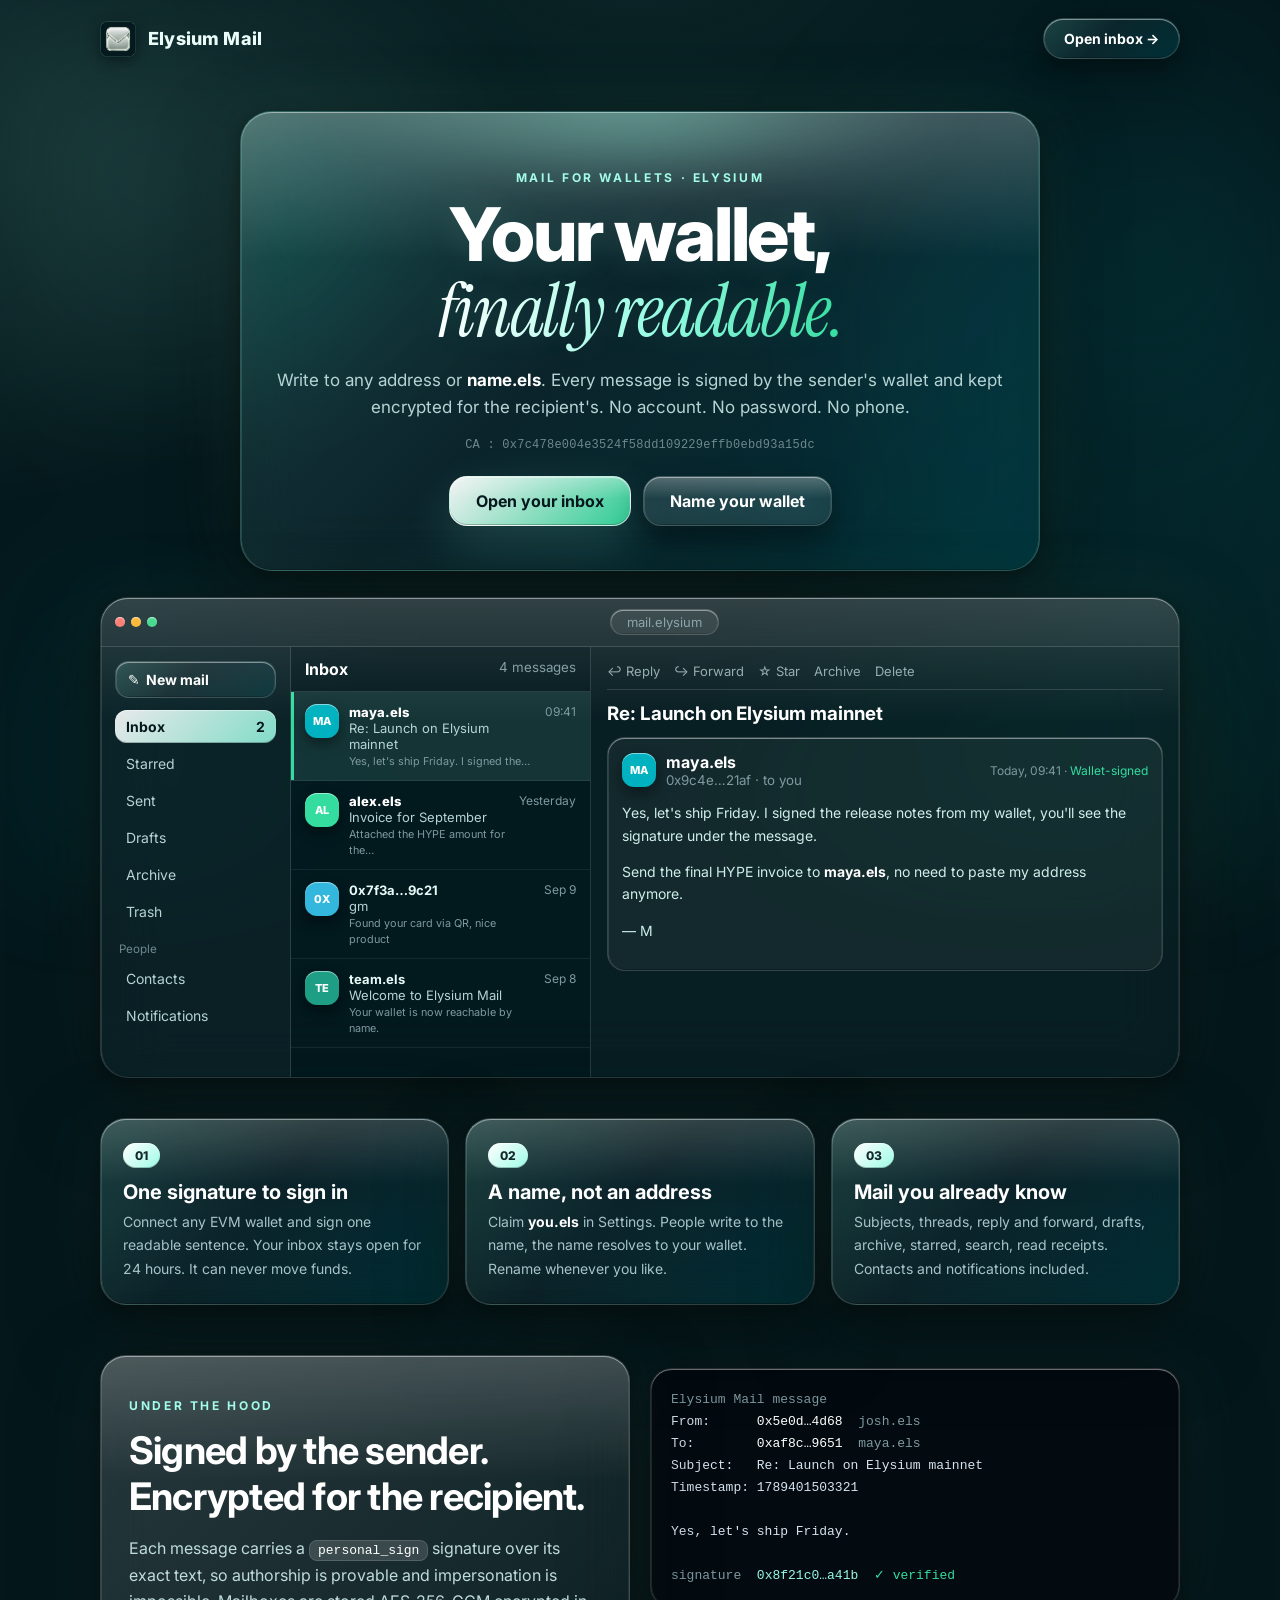
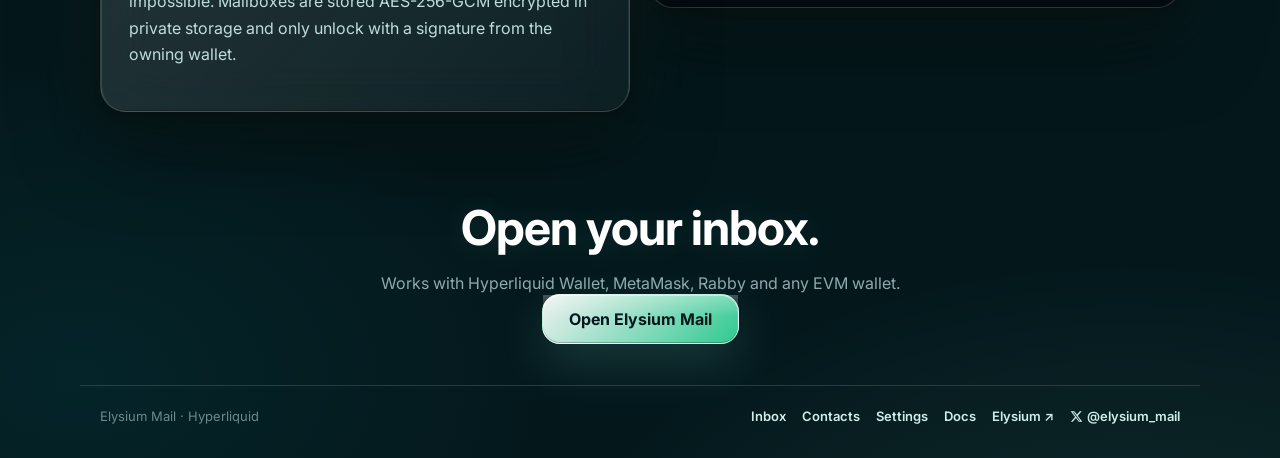
==== index.html @ 0ee6381c "Initial commit: Elysium Mail" ====
<!DOCTYPE html>
<html lang="en">
<head>
<meta charset="UTF-8" />
<meta name="viewport" content="width=device-width, initial-scale=1.0" />
<meta name="theme-color" content="#04181c" />
<title>Elysium Mail — mail for wallets</title>
<meta name="description" content="Mail for wallets on Elysium, the L2 for Hyperliquid. Write to any address or name.els. Every message is signed by the sender's wallet." />
<link rel="icon" type="image/png" href="./logo/favicon.png" />
<link rel="preconnect" href="https://fonts.googleapis.com" />
<link href="https://fonts.googleapis.com/css2?family=Inter:wght@400;500;600;700&family=Instrument+Serif:ital@0;1&display=swap" rel="stylesheet" />
<link rel="stylesheet" href="./css/landing.css" />
</head>
<body class="landing">
<header class="l-nav">
  <a class="l-brand" href="./index.html"><img class="logo-img" src="./logo/logo-dark.png" alt="Elysium Mail logo" />Elysium Mail</a>
  <a class="l-cta" href="./app.html">Open inbox <span>→</span></a>
</header>

<main>
  <section class="l-hero">
    <p class="l-kicker">Mail for wallets · Elysium</p>
    <h1>Your wallet,<br /><em>finally readable.</em></h1>
    <p class="l-sub">Write to any address or <b>name.els</b>. Every message is signed by the sender's wallet and kept encrypted for the recipient's. No account. No password. No phone.</p>
    <p class="ca-line">CA : 0x7c478e004e3524f58dd109229effb0ebd93a15dc</p>
    <div class="l-actions">
      <a class="l-btn primary" href="./app.html">Open your inbox</a>
      <a class="l-btn" href="./app.html#settings">Name your wallet</a>
    </div>
  </section>

  <section class="l-frame">
    <div class="l-window">
      <div class="l-window-bar"><i></i><i></i><i></i><span>mail.elysium</span></div>
      <div class="l-app">
        <aside class="l-side">
          <span class="l-new">✎&nbsp; New mail</span>
          <a class="on">Inbox <b>2</b></a><a>Starred</a><a>Sent</a><a>Drafts</a><a>Archive</a><a>Trash</a>
          <small>People</small><a>Contacts</a><a>Notifications</a>
        </aside>
        <div class="l-list">
          <div class="l-list-head">Inbox <small>4 messages</small></div>
          <div class="l-row unread sel"><span class="avatar" style="background:#00b2bf">MA</span><div><b>maya.els</b><span>Re: Launch on Elysium mainnet</span><small>Yes, let's ship Friday. I signed the…</small></div><time>09:41</time></div>
          <div class="l-row unread"><span class="avatar" style="background:#34dd9f">AL</span><div><b>alex.els</b><span>Invoice for September</span><small>Attached the HYPE amount for the…</small></div><time>Yesterday</time></div>
          <div class="l-row"><span class="avatar" style="background:#34b7dd">0X</span><div><b>0x7f3a…9c21</b><span>gm</span><small>Found your card via QR, nice product</small></div><time>Sep 9</time></div>
          <div class="l-row"><span class="avatar" style="background:#1f9e86">TE</span><div><b>team.els</b><span>Welcome to Elysium Mail</span><small>Your wallet is now reachable by name.</small></div><time>Sep 8</time></div>
        </div>
        <div class="l-read">
          <div class="l-read-bar"><span>↩ Reply</span><span>↪ Forward</span><span>☆ Star</span><span>Archive</span><span>Delete</span></div>
          <h3>Re: Launch on Elysium mainnet</h3>
          <div class="l-msg">
            <div class="l-msg-head"><span class="avatar" style="background:#00b2bf">MA</span><div><b>maya.els</b><small>0x9c4e…21af · to you</small></div><time>Today, 09:41 · <i>Wallet-signed</i></time></div>
            <p>Yes, let's ship Friday. I signed the release notes from my wallet, you'll see the signature under the message.</p>
            <p>Send the final HYPE invoice to <b>maya.els</b>, no need to paste my address anymore.</p>
            <p>— M</p>
          </div>
        </div>
      </div>
    </div>
  </section>

  <section class="l-points">
    <div><span>01</span><h2>One signature to sign in</h2><p>Connect any EVM wallet and sign one readable sentence. Your inbox stays open for 24 hours. It can never move funds.</p></div>
    <div><span>02</span><h2>A name, not an address</h2><p>Claim <b>you.els</b> in Settings. People write to the name, the name resolves to your wallet. Rename whenever you like.</p></div>
    <div><span>03</span><h2>Mail you already know</h2><p>Subjects, threads, reply and forward, drafts, archive, starred, search, read receipts. Contacts and notifications included.</p></div>
  </section>

  <section class="l-proof">
    <div class="l-proof-text">
      <p class="l-kicker">Under the hood</p>
      <h2>Signed by the sender.<br />Encrypted for the recipient.</h2>
      <p>Each message carries a <code>personal_sign</code> signature over its exact text, so authorship is provable and impersonation is impossible. Mailboxes are stored AES-256-GCM encrypted in private storage and only unlock with a signature from the owning wallet.</p>
    </div>
    <pre class="l-code"><span class="c">Elysium Mail message</span>
From:      <span class="k">0x5e0d…4d68</span>  <span class="c">josh.els</span>
To:        <span class="k">0xaf8c…9651</span>  <span class="c">maya.els</span>
Subject:   Re: Launch on Elysium mainnet
Timestamp: 1789401503321

Yes, let's ship Friday.

<span class="c">signature</span>  <span class="s">0x8f21c0…a41b</span>  <span class="ok">✓ verified</span></pre>
  </section>

  <section class="l-final">
    <h2>Open your inbox.</h2>
    <p>Works with Hyperliquid Wallet, MetaMask, Rabby and any EVM wallet.</p>
    <a class="l-btn primary" href="./app.html">Open Elysium Mail</a>
  </section>
</main>

<footer class="l-foot">
  <span>Elysium Mail · Hyperliquid</span>
  <nav><a href="./app.html">Inbox</a><a href="./app.html#contacts">Contacts</a><a href="./app.html#settings">Settings</a><a href="./docs.html">Docs</a><a href="https://elysium.kinetiq.xyz" target="_blank" rel="noopener">Elysium ↗</a><a href="https://x.com/elysium_mail" target="_blank" rel="noopener" style="display:inline-flex;align-items:center;gap:4px"><svg width="13" height="13" viewBox="0 0 24 24" fill="currentColor" aria-hidden="true"><path d="M18.244 2.25h3.308l-7.227 8.26 8.502 11.24H16.17l-5.214-6.817L4.99 21.75H1.68l7.73-8.835L1.254 2.25H8.08l4.713 6.231zm-1.161 17.52h1.833L7.084 4.126H5.117z"/></svg>@elysium_mail</a></nav>
</footer>
<script src="./js/landing.js"></script>
<script>(function(){var b=document.getElementById('caCopy');if(!b)return;b.addEventListener('click',function(){var a=document.getElementById('caAddr');if(!a)return;navigator.clipboard.writeText(a.textContent).then(function(){b.textContent='Copied!';setTimeout(function(){b.textContent='Copy';},1500);}).catch(function(){b.textContent='Copy failed';});});})();</script>
</body>
</html>
---- css/landing.css ----
:root{
  --ink:#eafcf8; --mut:#8fa9ad; --line:rgba(255,255,255,.14);
  --accent:#97fce4; --accent2:#34dd9f;
  --glass:linear-gradient(135deg,rgba(151,252,228,.18),rgba(255,255,255,.045) 45%,rgba(0,178,191,.12));
  --bevel:inset 0 1px 0 rgba(255,255,255,.45),inset 0 -1px 0 rgba(0,0,0,.25),inset 1px 0 0 rgba(255,255,255,.12),inset -1px 0 0 rgba(255,255,255,.08);
  --vol:0 0 70px rgba(151,252,228,.06),0 30px 80px rgba(0,0,0,.55),0 4px 18px rgba(0,0,0,.4);
}
*{box-sizing:border-box}
html{scroll-behavior:smooth}
body{
  margin:0;color:var(--ink);
  font-family:Inter,system-ui,-apple-system,Segoe UI,Roboto,Arial,sans-serif;
  background:
    radial-gradient(1050px 640px at -12% 6%,rgba(151,252,228,.12),transparent 62%),
    radial-gradient(1150px 720px at 113% 24%,rgba(0,178,191,.11),transparent 62%),
    radial-gradient(950px 620px at 88% 109%,rgba(151,252,228,.09),transparent 62%),
    radial-gradient(760px 520px at 6% 96%,rgba(0,178,191,.08),transparent 62%),
    #04181c;
  min-height:100vh;
  -webkit-font-smoothing:antialiased;
}
body::before{ /* fine grain light */
  content:"";position:fixed;inset:0;pointer-events:none;z-index:0;
  background:radial-gradient(700px 340px at 50% -4%,rgba(151,252,228,.06),transparent 70%);
}
body::after{ /* organic glass blobs bleeding from the edges */
  content:"";position:fixed;inset:0;pointer-events:none;z-index:0;
  background:
    radial-gradient(44vmax 34vmax at 12% 20%,rgba(151,252,228,.085),transparent 70%),
    radial-gradient(48vmax 38vmax at 90% 28%,rgba(0,178,191,.08),transparent 70%),
    radial-gradient(42vmax 36vmax at 80% 90%,rgba(52,221,159,.075),transparent 70%),
    radial-gradient(36vmax 30vmax at 8% 84%,rgba(0,178,191,.07),transparent 70%);
  filter:blur(50px);
}
main,.l-nav,.l-foot{position:relative;z-index:1}
::selection{background:rgba(151,252,228,.35)}
.l-nav{max-width:1120px;margin:0 auto;padding:18px 20px;display:flex;justify-content:space-between;align-items:center}
.l-brand{display:flex;gap:12px;align-items:center;text-decoration:none;color:var(--ink);font-weight:800;font-size:18px;letter-spacing:.01em;line-height:1}
.logo-img{width:36px;height:36px;border-radius:22%;object-fit:contain;display:inline-block;box-shadow:0 4px 14px rgba(0,0,0,.45)}
.l-cta{background:var(--glass);color:#fff;text-decoration:none;padding:11px 20px;border-radius:999px;font-weight:700;font-size:14px;border:1px solid var(--line);box-shadow:var(--bevel),0 10px 30px rgba(0,0,0,.45);backdrop-filter:blur(18px) saturate(160%);-webkit-backdrop-filter:blur(18px) saturate(160%);transition:.2s}
.l-cta:hover{transform:translateY(-1px);box-shadow:var(--bevel),0 16px 40px rgba(151,252,228,.24)}
.l-hero{max-width:800px;margin:34px auto 10px;padding:46px 34px 38px;text-align:center;background:var(--glass);border:1px solid rgba(151,252,228,.2);border-radius:32px;box-shadow:var(--bevel),var(--vol),0 0 90px rgba(151,252,228,.07);backdrop-filter:blur(28px) saturate(170%);-webkit-backdrop-filter:blur(28px) saturate(170%);position:relative;overflow:hidden}
.l-hero::before{content:"";position:absolute;inset:0;border-radius:inherit;pointer-events:none;background:linear-gradient(180deg,rgba(255,255,255,.22),transparent 32%);} /* glossy top light */
.l-hero::after{content:"";position:absolute;left:10%;right:10%;top:-70px;height:140px;background:radial-gradient(closest-side,rgba(151,252,228,.45),transparent);filter:blur(30px);pointer-events:none}
.l-kicker{font-size:12px;color:var(--accent);letter-spacing:.22em;text-transform:uppercase;font-weight:700}
.l-hero h1{font-size:clamp(44px,7vw,74px);line-height:1.02;margin:12px 0;font-weight:800;letter-spacing:-.03em;color:#fff;text-shadow:0 2px 34px rgba(151,252,228,.14)}
.l-hero h1 em{font-family:"Instrument Serif",Georgia,serif;font-style:italic;font-weight:400;background:linear-gradient(92deg,#ffffff,#97fce4 55%,#34dd9f);-webkit-background-clip:text;background-clip:text;color:transparent}
.l-sub{color:#b6d4d4;font-size:17px;line-height:1.6}
.l-sub b{color:#fff}
.l-actions{display:flex;gap:12px;justify-content:center;margin:24px 0 6px;flex-wrap:wrap;position:relative}
.l-btn{border:1px solid var(--line);padding:14px 26px;border-radius:18px;text-decoration:none;color:#fff;font-weight:700;transition:.18s;background:rgba(255,255,255,.08);box-shadow:var(--bevel),0 12px 30px rgba(0,0,0,.4);backdrop-filter:blur(16px);-webkit-backdrop-filter:blur(16px);position:relative;overflow:hidden}
.l-btn::before{content:"";position:absolute;inset:0;background:linear-gradient(180deg,rgba(255,255,255,.25),transparent 45%);pointer-events:none}
.l-btn:hover{transform:translateY(-2px)}
.l-btn:active{transform:translateY(0) scale(.98)}
.l-btn.primary{background:linear-gradient(135deg,rgba(255,255,255,.94),rgba(52,221,159,.9));color:#04181c;border-color:rgba(255,255,255,.65);box-shadow:var(--bevel),0 18px 50px rgba(151,252,228,.16)}
.l-frame{max-width:1120px;margin:26px auto 0;padding:0 20px}
.l-window{border:1px solid var(--line);border-radius:28px;overflow:hidden;box-shadow:var(--bevel),var(--vol);background:rgba(4,24,28,.55);backdrop-filter:blur(30px) saturate(170%);-webkit-backdrop-filter:blur(30px) saturate(170%);position:relative}
.l-window::before{content:"";position:absolute;inset:0;background:linear-gradient(180deg,rgba(255,255,255,.14),transparent 26%);pointer-events:none;z-index:2}
.l-window-bar{display:flex;gap:6px;align-items:center;background:rgba(255,255,255,.05);border-bottom:1px solid var(--line);padding:11px 14px;color:#7e9aa0;font-size:13px;position:relative;z-index:1}
.l-window-bar i{width:10px;height:10px;border-radius:50%;background:#cfe0dd;display:block;box-shadow:inset 0 1px 1px rgba(255,255,255,.6)}
.l-window-bar i:first-child{background:#f97066}.l-window-bar i:nth-child(2){background:#fdb022}.l-window-bar i:nth-child(3){background:#32d583}
.l-window-bar span{margin:0 auto;background:rgba(255,255,255,.08);border:1px solid var(--line);border-radius:999px;padding:4px 16px;box-shadow:var(--bevel)}
.l-app{display:grid;grid-template-columns:190px 300px 1fr;min-height:430px;text-align:left;position:relative;z-index:1}
.l-side{border-right:1px solid var(--line);padding:14px;display:flex;flex-direction:column;gap:4px;font-size:14px;background:rgba(255,255,255,.03)}
.l-new{border:1px solid var(--line);border-radius:14px;padding:9px 12px;margin-bottom:8px;background:var(--glass);font-weight:700;box-shadow:var(--bevel);color:#fff}
.l-side a{padding:8px 11px;border-radius:12px;color:#b6d4d4;text-decoration:none;display:flex;justify-content:space-between;cursor:pointer;transition:.15s}
.l-side a:hover{background:rgba(255,255,255,.08);color:#fff}
.l-side a.on{background:linear-gradient(135deg,rgba(255,255,255,.9),rgba(151,252,228,.85));color:#04181c;font-weight:700;box-shadow:var(--bevel)}
.l-side small{color:#6d888e;margin:10px 4px 2px}
.l-list{border-right:1px solid var(--line)}
.l-list-head{padding:12px 14px;font-weight:700;border-bottom:1px solid var(--line);display:flex;justify-content:space-between;color:#fff}
.l-list-head small{color:#7e9aa0;font-weight:400}
.l-row{display:flex;gap:10px;padding:12px 14px;border-bottom:1px solid rgba(255,255,255,.07);font-size:13px;cursor:pointer;transition:.15s}
.l-row:hover{background:rgba(255,255,255,.06)}
.l-row.sel{background:rgba(151,252,228,.12);box-shadow:inset 3px 0 0 var(--accent2)}
.l-row.unread b{font-weight:800;color:#fff}
.l-row div b{display:block;font-size:13px;color:#e6fbf7}.l-row div span{display:block;color:#b6d4d4}.l-row small{color:#7e9aa0}
.l-row time{margin-left:auto;color:#7e9aa0;font-size:12px;white-space:nowrap}
.avatar{width:34px;height:34px;border-radius:12px;display:grid;place-items:center;color:#fff;font-size:11px;font-weight:800;flex:none;box-shadow:inset 0 1px 0 rgba(255,255,255,.5),0 6px 14px rgba(0,0,0,.4)}
.l-read{padding:16px;background:rgba(255,255,255,.02)}
.l-read-bar{display:flex;gap:14px;color:#8fa9ad;font-size:13px;border-bottom:1px solid var(--line);padding-bottom:10px}
.l-read h3{margin:12px 0;color:#fff}
.l-msg{background:rgba(255,255,255,.05);border:1px solid var(--line);border-radius:18px;padding:14px;box-shadow:var(--bevel)}
.l-msg-head{display:flex;gap:10px;align-items:center;margin-bottom:8px}
.l-msg-head b{color:#fff}.l-msg-head small{display:block;color:#7e9aa0}.l-msg-head time{margin-left:auto;color:#7e9aa0;font-size:12px}.l-msg-head i{color:var(--accent2);font-style:normal}
.l-msg p{font-size:14px;line-height:1.6;color:#cfeeea}.l-msg b{color:#fff}
.l-points{max-width:1120px;margin:0 auto;padding:40px 20px;display:grid;grid-template-columns:repeat(3,1fr);gap:16px}
.l-points div{background:var(--glass);border:1px solid var(--line);border-radius:26px;padding:24px 22px;box-shadow:var(--bevel),var(--vol);backdrop-filter:blur(24px) saturate(160%);-webkit-backdrop-filter:blur(24px) saturate(160%);position:relative;overflow:hidden;transition:.2s}
.l-points div:hover{transform:translateY(-3px)}
.l-points div::before{content:"";position:absolute;inset:0;background:linear-gradient(180deg,rgba(255,255,255,.16),transparent 35%);pointer-events:none}
.l-points span{display:inline-block;font-size:12px;font-weight:800;color:#04181c;background:linear-gradient(135deg,#fff,#97fce4);border-radius:999px;padding:5px 12px;box-shadow:var(--bevel)}
.l-points h2{font-size:20px;margin:12px 0 6px;color:#fff}.l-points p{color:#a6c4c8;font-size:14px;line-height:1.65;margin:0}.l-points b{color:#fff}
.l-proof{max-width:1120px;margin:0 auto;padding:10px 20px 30px;display:grid;grid-template-columns:1fr 1fr;gap:20px;align-items:start}
.l-proof-text{background:linear-gradient(135deg,rgba(255,255,255,.14),rgba(255,255,255,.04));border:1px solid var(--line);color:#fff;border-radius:26px;padding:28px;box-shadow:var(--bevel),var(--vol);backdrop-filter:blur(24px);-webkit-backdrop-filter:blur(24px);position:relative;overflow:hidden}
.l-proof-text::before{content:"";position:absolute;inset:0;background:linear-gradient(180deg,rgba(255,255,255,.18),transparent 35%);pointer-events:none}
.l-proof-text .l-kicker{color:var(--accent)}.l-proof-text p{color:#bfdcdd;line-height:1.65}.l-proof-text code{color:#fff;background:rgba(255,255,255,.14);padding:2px 8px;border-radius:8px;border:1px solid var(--line)}
.l-proof h2{font-size:clamp(28px,4vw,38px);margin:8px 0;color:#fff;letter-spacing:-.02em}
.l-code{background:rgba(4,8,14,.8);color:#d7e3ee;border-radius:22px;padding:20px;font-size:13px;line-height:1.7;white-space:pre-wrap;border:1px solid rgba(255,255,255,.16);box-shadow:var(--bevel),var(--vol)}
.l-code .c{color:#7e9aa0}.l-code .k{color:#fff}.l-code .s{color:#97fce4}.l-code .ok{color:#34dd9f}
.l-final{text-align:center;padding:56px 20px}
.l-final h2{font-size:clamp(32px,5vw,48px);margin:0 0 8px;letter-spacing:-.02em;color:#fff;text-shadow:0 2px 30px rgba(151,252,228,.12)}.l-final p{color:#8fa9ad}
.l-foot{max-width:1120px;margin:0 auto;padding:22px 20px 34px;display:flex;justify-content:space-between;color:#6d888e;font-size:13px;flex-wrap:wrap;gap:10px;border-top:1px solid var(--line)}
.l-foot nav{display:flex;gap:16px}.l-foot a{color:#cfeeea;text-decoration:none;font-weight:600}
.l-foot a:hover{color:#fff}
.ca-line{text-align:center;font-size:12px;color:#6d888e;margin:0 auto 18px;font-family:ui-monospace,monospace;letter-spacing:.02em}
.ca-pill .ca-label{font-size:10px;letter-spacing:.16em;text-transform:uppercase;color:#97fce4;font-weight:700}
.ca-pill .ca-addr{font-family:ui-monospace,monospace;font-size:12px;color:#eafcf8}
.ca-pill .ca-copy{background:rgba(151,252,228,.12);border:1px solid rgba(151,252,228,.25);color:#97fce4;border-radius:6px;padding:4px 10px;font-size:12px;cursor:pointer;font-weight:600}
.ca-pill .ca-copy:hover{background:rgba(151,252,228,.2)}
.ca-banner{display:flex;align-items:center;gap:10px;justify-content:center;flex-wrap:wrap;padding:8px 18px;background:rgba(151,252,228,.08);border:1px solid rgba(151,252,228,.25);border-radius:999px;font-size:13px;width:fit-content;margin:14px auto 0}
.ca-label{font-size:11px;letter-spacing:.16em;text-transform:uppercase;color:#97fce4;font-weight:700}
.ca-addr{font-family:ui-monospace,monospace;font-size:12px;color:#eafcf8;word-break:break-all}
.ca-copy{background:rgba(151,252,228,.12);border:1px solid rgba(151,252,228,.25);color:#97fce4;border-radius:6px;padding:4px 10px;font-size:12px;cursor:pointer;font-weight:600}
.ca-copy:hover{background:rgba(151,252,228,.2)}
@media(max-width:960px){.l-app{grid-template-columns:1fr}.l-side{display:none}.l-list{border-right:0;border-bottom:1px solid var(--line)}.l-proof{grid-template-columns:1fr}.l-points{grid-template-columns:1fr}.l-hero{margin:20px 12px 0}}
@media(prefers-reduced-motion:reduce){*{transition:none!important}}
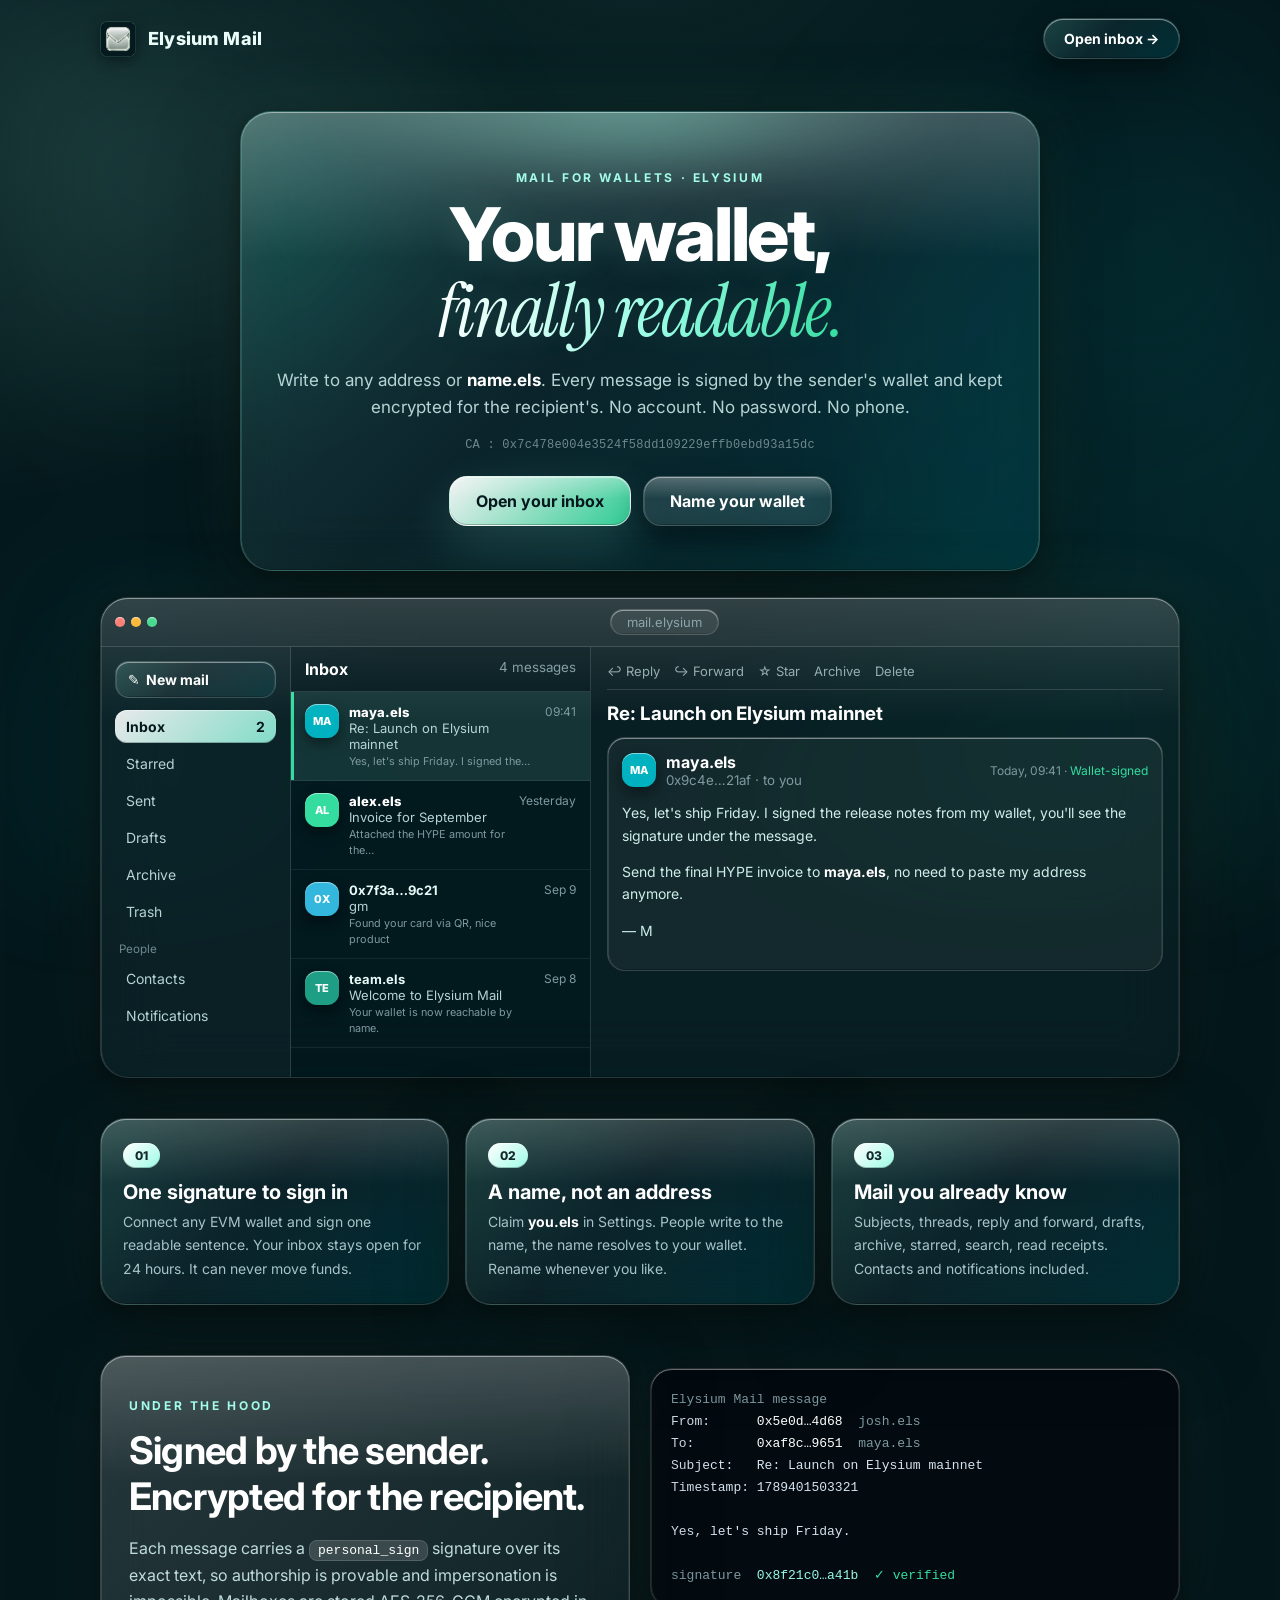
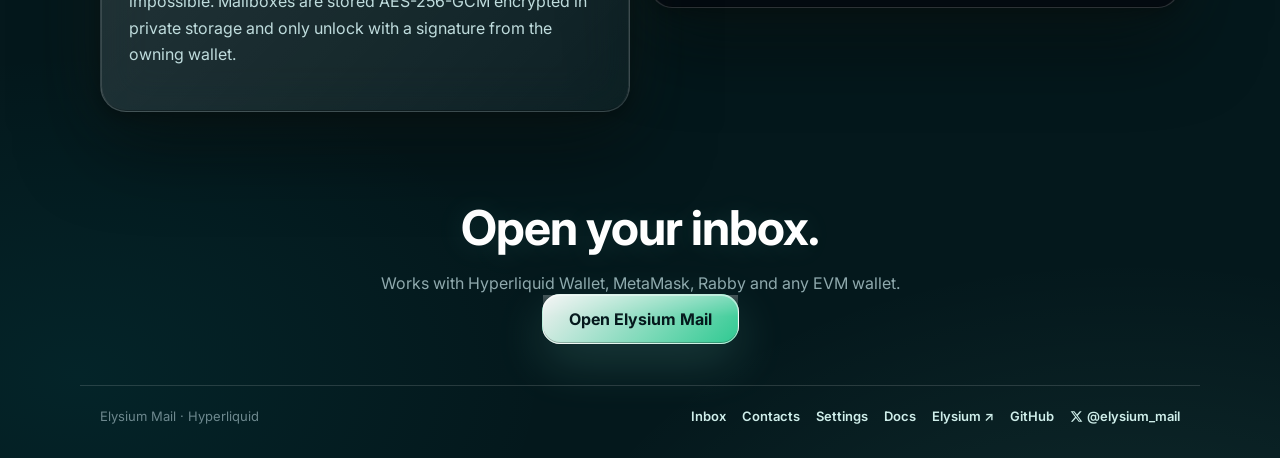
==== commit e024c4f6: "Add GitHub link to footers" ====
--- a/index.html
+++ b/index.html
@@ -91,7 +91,7 @@
 
 <footer class="l-foot">
   <span>Elysium Mail · Hyperliquid</span>
-  <nav><a href="./app.html">Inbox</a><a href="./app.html#contacts">Contacts</a><a href="./app.html#settings">Settings</a><a href="./docs.html">Docs</a><a href="https://elysium.kinetiq.xyz" target="_blank" rel="noopener">Elysium ↗</a><a href="https://x.com/elysium_mail" target="_blank" rel="noopener" style="display:inline-flex;align-items:center;gap:4px"><svg width="13" height="13" viewBox="0 0 24 24" fill="currentColor" aria-hidden="true"><path d="M18.244 2.25h3.308l-7.227 8.26 8.502 11.24H16.17l-5.214-6.817L4.99 21.75H1.68l7.73-8.835L1.254 2.25H8.08l4.713 6.231zm-1.161 17.52h1.833L7.084 4.126H5.117z"/></svg>@elysium_mail</a></nav>
+  <nav><a href="./app.html">Inbox</a><a href="./app.html#contacts">Contacts</a><a href="./app.html#settings">Settings</a><a href="./docs.html">Docs</a><a href="https://elysium.kinetiq.xyz" target="_blank" rel="noopener">Elysium ↗</a><a href="https://github.com/mm7sol/elysium-mail" target="_blank" rel="noopener">GitHub</a><a href="https://x.com/elysium_mail" target="_blank" rel="noopener" style="display:inline-flex;align-items:center;gap:4px"><svg width="13" height="13" viewBox="0 0 24 24" fill="currentColor" aria-hidden="true"><path d="M18.244 2.25h3.308l-7.227 8.26 8.502 11.24H16.17l-5.214-6.817L4.99 21.75H1.68l7.73-8.835L1.254 2.25H8.08l4.713 6.231zm-1.161 17.52h1.833L7.084 4.126H5.117z"/></svg>@elysium_mail</a></nav>
 </footer>
 <script src="./js/landing.js"></script>
 <script>(function(){var b=document.getElementById('caCopy');if(!b)return;b.addEventListener('click',function(){var a=document.getElementById('caAddr');if(!a)return;navigator.clipboard.writeText(a.textContent).then(function(){b.textContent='Copied!';setTimeout(function(){b.textContent='Copy';},1500);}).catch(function(){b.textContent='Copy failed';});});})();</script>
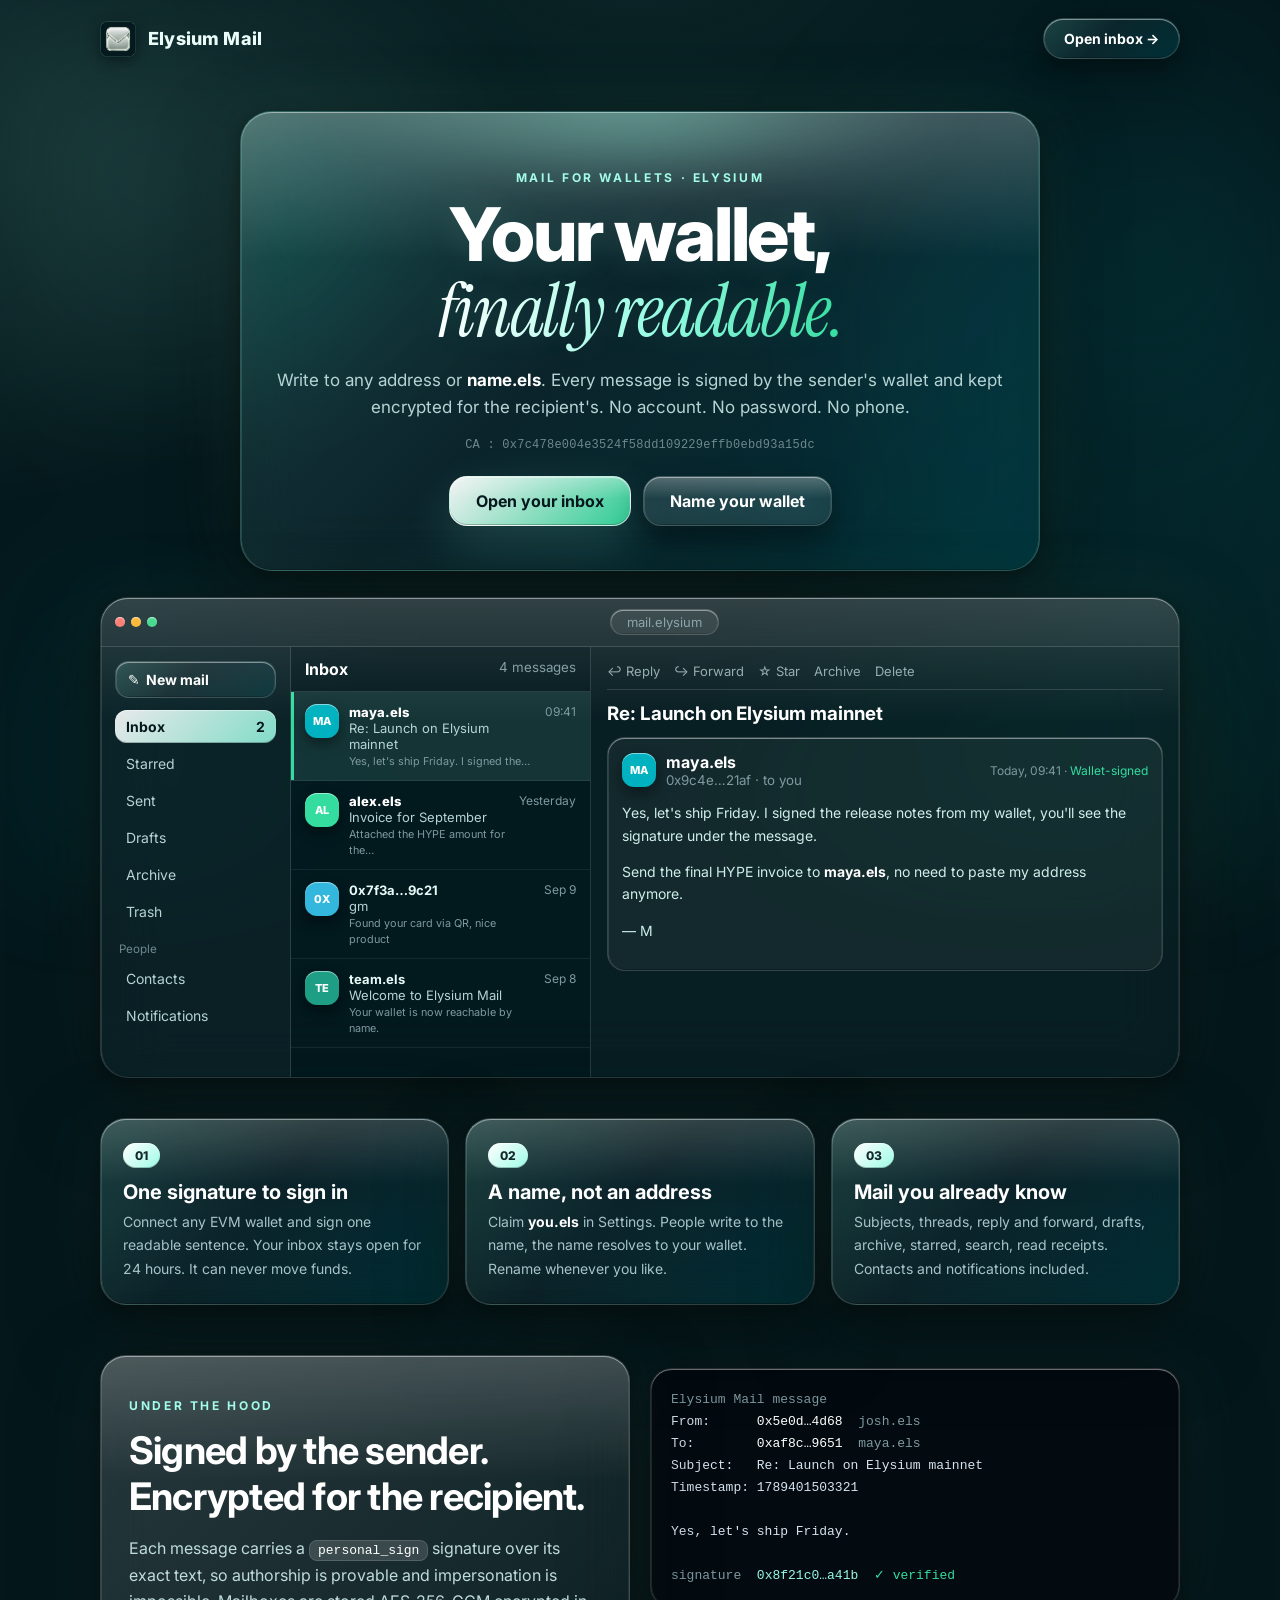
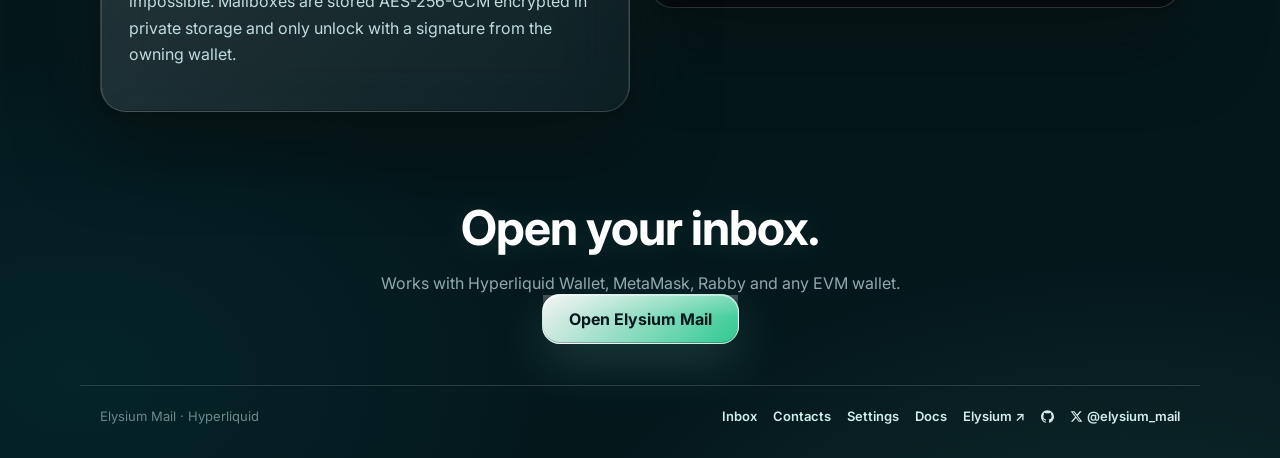
==== commit 9bb21c34: "Replace GitHub text link with icon next to Twitter" ====
--- a/index.html
+++ b/index.html
@@ -91,7 +91,7 @@
 
 <footer class="l-foot">
   <span>Elysium Mail · Hyperliquid</span>
-  <nav><a href="./app.html">Inbox</a><a href="./app.html#contacts">Contacts</a><a href="./app.html#settings">Settings</a><a href="./docs.html">Docs</a><a href="https://elysium.kinetiq.xyz" target="_blank" rel="noopener">Elysium ↗</a><a href="https://github.com/mm7sol/elysium-mail" target="_blank" rel="noopener">GitHub</a><a href="https://x.com/elysium_mail" target="_blank" rel="noopener" style="display:inline-flex;align-items:center;gap:4px"><svg width="13" height="13" viewBox="0 0 24 24" fill="currentColor" aria-hidden="true"><path d="M18.244 2.25h3.308l-7.227 8.26 8.502 11.24H16.17l-5.214-6.817L4.99 21.75H1.68l7.73-8.835L1.254 2.25H8.08l4.713 6.231zm-1.161 17.52h1.833L7.084 4.126H5.117z"/></svg>@elysium_mail</a></nav>
+  <nav><a href="./app.html">Inbox</a><a href="./app.html#contacts">Contacts</a><a href="./app.html#settings">Settings</a><a href="./docs.html">Docs</a><a href="https://elysium.kinetiq.xyz" target="_blank" rel="noopener">Elysium ↗</a><a href="https://github.com/mm7sol/elysium-mail" target="_blank" rel="noopener" style="display:inline-flex;align-items:center" aria-label="GitHub"><svg width="13" height="13" viewBox="0 0 24 24" fill="currentColor" aria-hidden="true"><path d="M12 .297c-6.63 0-12 5.373-12 12 0 5.303 3.438 9.8 8.205 11.385.6.113.82-.258.82-.577 0-.285-.01-1.04-.015-2.04-3.338.724-4.042-1.61-4.042-1.61C4.422 18.07 3.633 17.7 3.633 17.7c-1.087-.744.084-.729.084-.729 1.205.084 1.838 1.236 1.838 1.236 1.07 1.835 2.809 1.305 3.495.998.108-.776.417-1.305.76-1.605-2.665-.3-5.466-1.332-5.466-5.93 0-1.31.465-2.38 1.235-3.22-.135-.303-.54-1.523.105-3.176 0 0 1.005-.322 3.3 1.23.96-.267 1.98-.399 3-.405 1.02.006 2.04.138 3 .405 2.28-1.552 3.285-1.23 3.285-1.23.645 1.653.24 2.873.12 3.176.765.84 1.23 1.91 1.23 3.22 0 4.61-2.805 5.625-5.475 5.92.42.36.81 1.096.81 2.22 0 1.606-.015 2.896-.015 3.286 0 .315.21.69.825.57C20.565 22.092 24 17.592 24 12.297c0-6.627-5.373-12-12-12"/></svg></a><a href="https://x.com/elysium_mail" target="_blank" rel="noopener" style="display:inline-flex;align-items:center;gap:4px"><svg width="13" height="13" viewBox="0 0 24 24" fill="currentColor" aria-hidden="true"><path d="M18.244 2.25h3.308l-7.227 8.26 8.502 11.24H16.17l-5.214-6.817L4.99 21.75H1.68l7.73-8.835L1.254 2.25H8.08l4.713 6.231zm-1.161 17.52h1.833L7.084 4.126H5.117z"/></svg>@elysium_mail</a></nav>
 </footer>
 <script src="./js/landing.js"></script>
 <script>(function(){var b=document.getElementById('caCopy');if(!b)return;b.addEventListener('click',function(){var a=document.getElementById('caAddr');if(!a)return;navigator.clipboard.writeText(a.textContent).then(function(){b.textContent='Copied!';setTimeout(function(){b.textContent='Copy';},1500);}).catch(function(){b.textContent='Copy failed';});});})();</script>
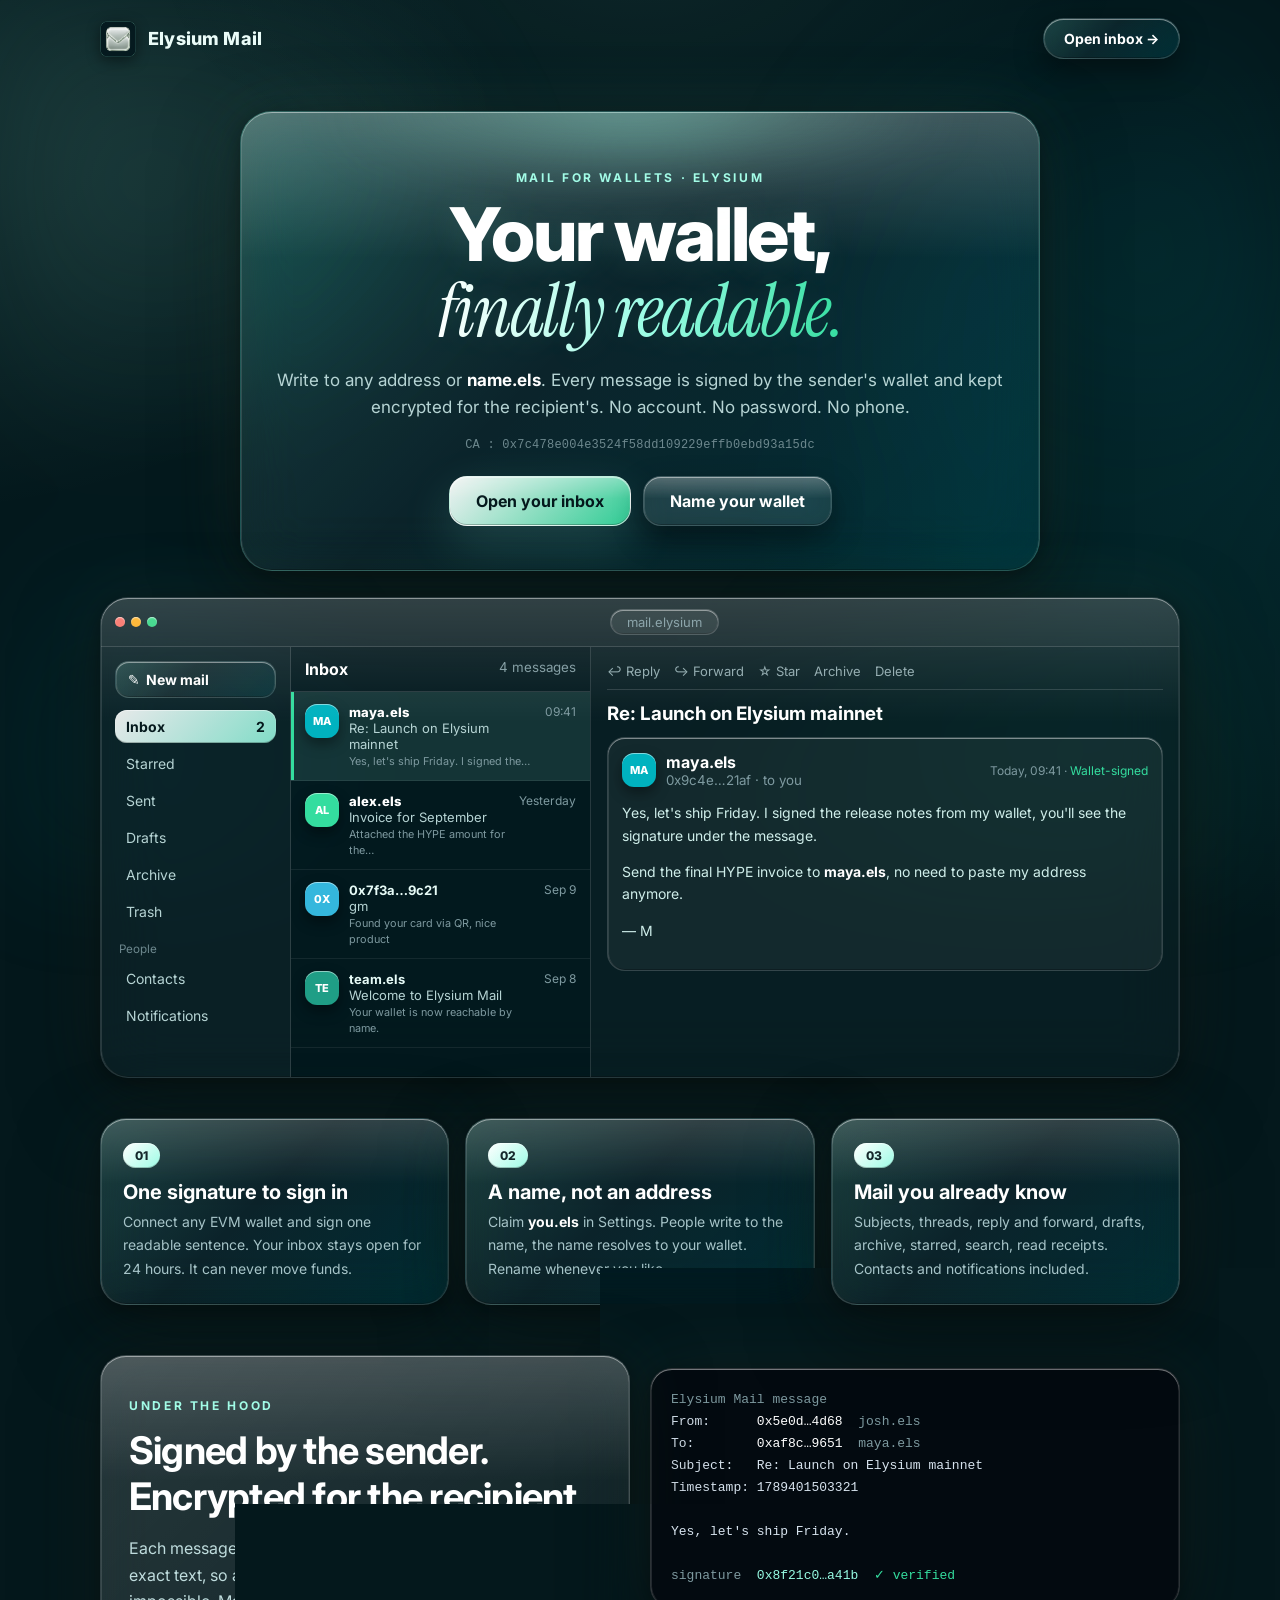
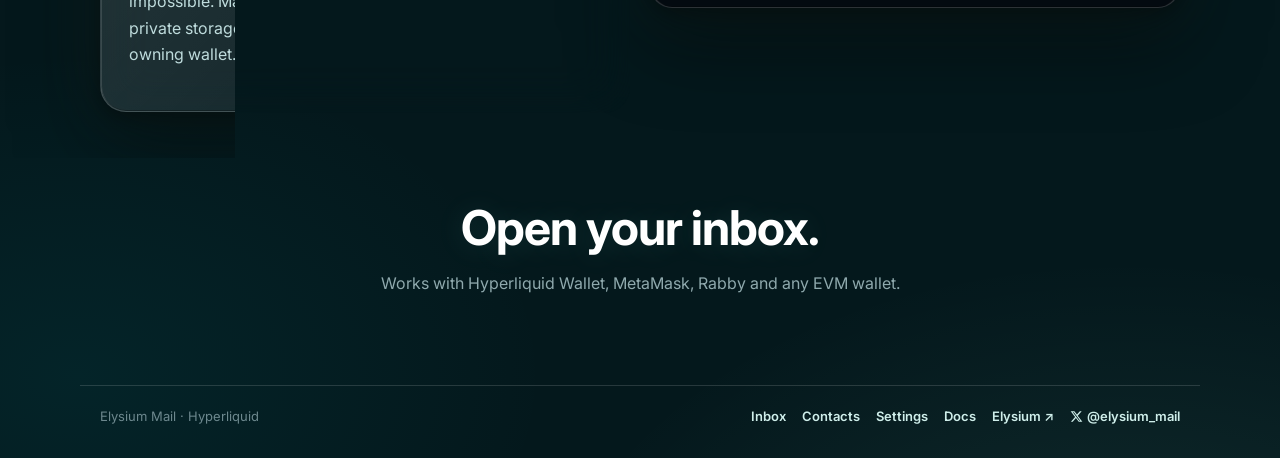
==== commit 95fa1e5e: "Remove GitHub link from site" ====
--- a/index.html
+++ b/index.html
@@ -91,7 +91,7 @@
 
 <footer class="l-foot">
   <span>Elysium Mail · Hyperliquid</span>
-  <nav><a href="./app.html">Inbox</a><a href="./app.html#contacts">Contacts</a><a href="./app.html#settings">Settings</a><a href="./docs.html">Docs</a><a href="https://elysium.kinetiq.xyz" target="_blank" rel="noopener">Elysium ↗</a><a href="https://github.com/mm7sol/elysium-mail" target="_blank" rel="noopener" style="display:inline-flex;align-items:center" aria-label="GitHub"><svg width="13" height="13" viewBox="0 0 24 24" fill="currentColor" aria-hidden="true"><path d="M12 .297c-6.63 0-12 5.373-12 12 0 5.303 3.438 9.8 8.205 11.385.6.113.82-.258.82-.577 0-.285-.01-1.04-.015-2.04-3.338.724-4.042-1.61-4.042-1.61C4.422 18.07 3.633 17.7 3.633 17.7c-1.087-.744.084-.729.084-.729 1.205.084 1.838 1.236 1.838 1.236 1.07 1.835 2.809 1.305 3.495.998.108-.776.417-1.305.76-1.605-2.665-.3-5.466-1.332-5.466-5.93 0-1.31.465-2.38 1.235-3.22-.135-.303-.54-1.523.105-3.176 0 0 1.005-.322 3.3 1.23.96-.267 1.98-.399 3-.405 1.02.006 2.04.138 3 .405 2.28-1.552 3.285-1.23 3.285-1.23.645 1.653.24 2.873.12 3.176.765.84 1.23 1.91 1.23 3.22 0 4.61-2.805 5.625-5.475 5.92.42.36.81 1.096.81 2.22 0 1.606-.015 2.896-.015 3.286 0 .315.21.69.825.57C20.565 22.092 24 17.592 24 12.297c0-6.627-5.373-12-12-12"/></svg></a><a href="https://x.com/elysium_mail" target="_blank" rel="noopener" style="display:inline-flex;align-items:center;gap:4px"><svg width="13" height="13" viewBox="0 0 24 24" fill="currentColor" aria-hidden="true"><path d="M18.244 2.25h3.308l-7.227 8.26 8.502 11.24H16.17l-5.214-6.817L4.99 21.75H1.68l7.73-8.835L1.254 2.25H8.08l4.713 6.231zm-1.161 17.52h1.833L7.084 4.126H5.117z"/></svg>@elysium_mail</a></nav>
+  <nav><a href="./app.html">Inbox</a><a href="./app.html#contacts">Contacts</a><a href="./app.html#settings">Settings</a><a href="./docs.html">Docs</a><a href="https://elysium.kinetiq.xyz" target="_blank" rel="noopener">Elysium ↗</a><a href="https://x.com/elysium_mail" target="_blank" rel="noopener" style="display:inline-flex;align-items:center;gap:4px"><svg width="13" height="13" viewBox="0 0 24 24" fill="currentColor" aria-hidden="true"><path d="M18.244 2.25h3.308l-7.227 8.26 8.502 11.24H16.17l-5.214-6.817L4.99 21.75H1.68l7.73-8.835L1.254 2.25H8.08l4.713 6.231zm-1.161 17.52h1.833L7.084 4.126H5.117z"/></svg>@elysium_mail</a></nav>
 </footer>
 <script src="./js/landing.js"></script>
 <script>(function(){var b=document.getElementById('caCopy');if(!b)return;b.addEventListener('click',function(){var a=document.getElementById('caAddr');if(!a)return;navigator.clipboard.writeText(a.textContent).then(function(){b.textContent='Copied!';setTimeout(function(){b.textContent='Copy';},1500);}).catch(function(){b.textContent='Copy failed';});});})();</script>
